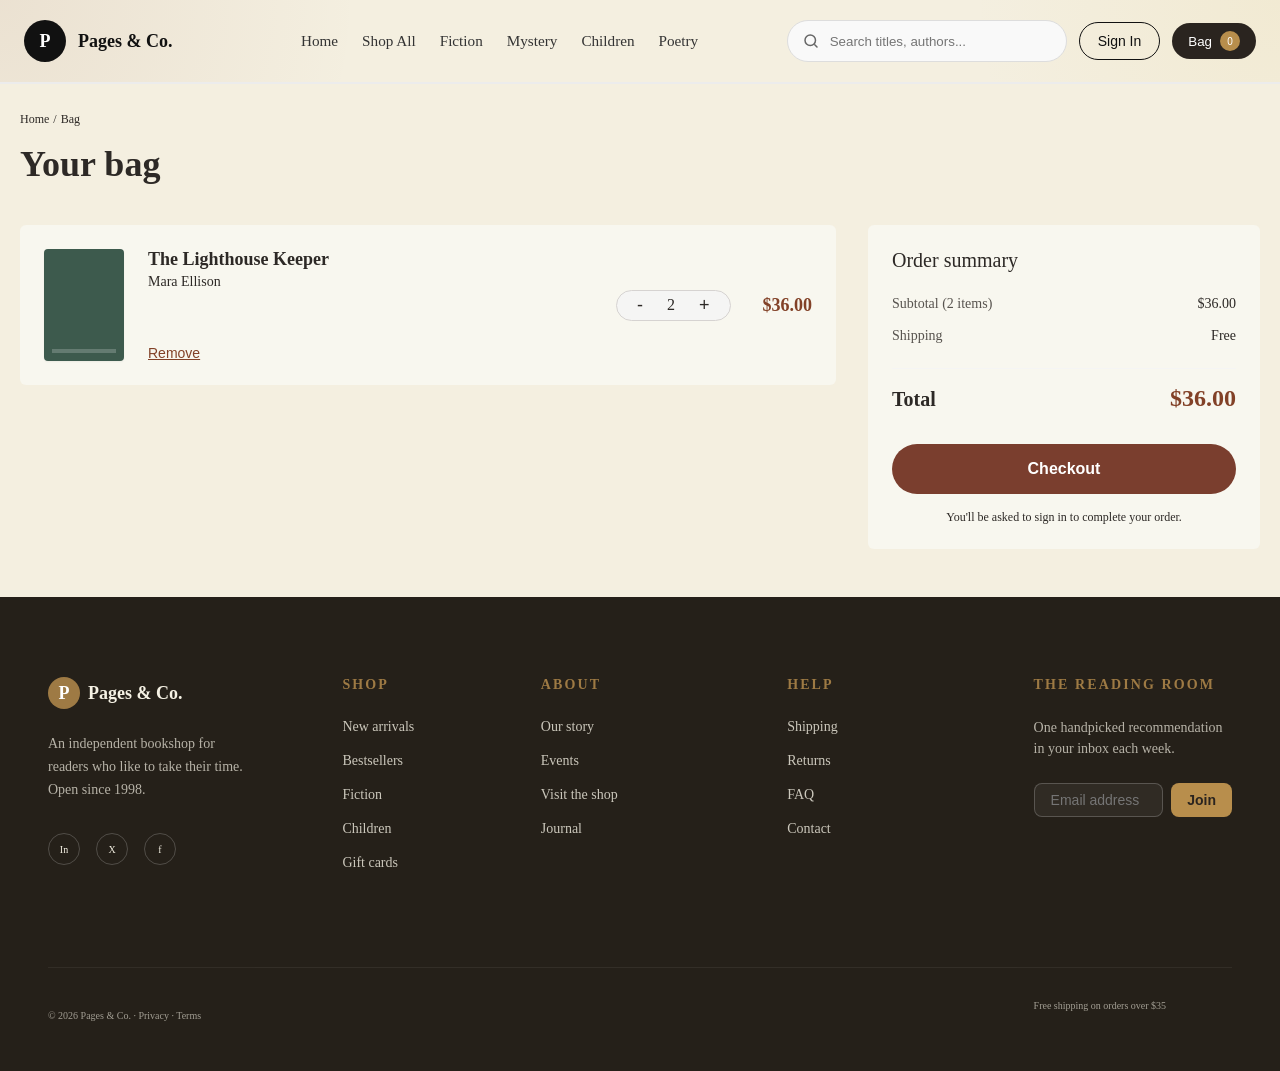
==== bag.html @ fdbbc50f "Initial commit" ====
<!doctype html>
<html lang="en">
  <head>
    <meta charset="UTF-8" />
    <meta name="viewport" content="width=device-width, initial-scale=1.0" />
    <title>Your Bag - Pages & Co.</title>
    <link rel="stylesheet" href="./css/global.css" />
    <link rel="stylesheet" href="./css/components/navbar.css" />
    <link rel="stylesheet" href="./css/components/footer.css" />

    <link rel="stylesheet" href="./css/pages/bag/bag.css" />
    <link rel="stylesheet" href="./css/pages/bag/breadcrumb.css" />
    <link rel="stylesheet" href="./css/pages/bag/cart-item.css" />
    <link rel="stylesheet" href="./css/pages/bag/order-summary.css" />
  </head>
  <body>
    <header id="navbar-container" class="navbar"></header>

    <main class="page">
      <div id="breadcrumb-placeholder"></div>

      <h1 class="page-title">Your bag</h1>

      <div class="bag-layout">
        <div class="cart-items" id="cart-items-placeholder"></div>

        <div
          class="order-summary-container"
          id="order-summary-placeholder"
        ></div>
      </div>
    </main>

    <footer id="footer-container"></footer>

    <script src="./js/data.js"></script>
    <script src="./js/main.js"></script>
    <script src="./js/navbar.js"></script>
  </body>
</html>
---- css/global.css ----
:root {
  --bg: #f4efe0;
  --surface: #fffaf2;
  --text: #2d2926;
  --muted: #6b6658;
  --accent: #824127;
  --accent-2: #d4af37;
  --border: rgba(107, 102, 88, 0.18);
  --shadow: 0 18px 40px rgba(45, 41, 38, 0.12);
  --radius: 16px;
}

* {
  box-sizing: border-box;
}

body {
  margin: 0;
  padding: 0;
  color: var(--text);
  background-color: var(--bg);
}

.page {
  max-width: 1280px;
  margin: 0 auto;
  padding: 28px 20px 48px;
}

@media (max-width: 820px) {
  .page {
    padding-inline: 16px;
  }
}
---- css/components/navbar.css ----
#navbar-container {
  position: sticky;
  top: 0;
  z-index: 1000;
  width: 100%;
}

.navbar {
  background:
    radial-gradient(circle at top left, rgba(130, 65, 39, 0.08), transparent 28%),
    radial-gradient(circle at top right, rgba(212, 175, 55, 0.08), transparent 24%),
    var(--bg);
  border-bottom: 1px solid #ececec;
}

.navbar__container {
  max-width: 1280px;
  margin: 0 auto;

  padding: 16px 24px;

  display: flex;
  align-items: center;
  justify-content: space-between;
  gap: 24px;
}


.navbar__logo {
  display: flex;
  align-items: center;
  gap: 12px;

  text-decoration: none;
  color: #111;
  font-weight: 700;
  font-size: 1.125rem;
  white-space: nowrap;
}

.logo-circle {
  width: 42px;
  height: 42px;

  border-radius: 50%;

  background: #111;
  color: white;

  display: flex;
  align-items: center;
  justify-content: center;

  font-weight: 700;
}


.navbar__menu {
  display: flex;
  align-items: center;
  gap: 24px;

  list-style: none;
}

.navbar__menu a {
  text-decoration: none;
  color: #333;

  font-size: 0.95rem;
  font-weight: 500;

  transition: 0.2s;
}

.navbar__menu a:hover {
  color: #000;
}


.navbar__right {
  display: flex;
  align-items: center;
  gap: 12px;
}


.search-box {
  display: flex;
  align-items: center;

  width: 280px;
  height: 42px;

  border: 1px solid #ddd;
  border-radius: 999px;
  background: #f9f9f9;
  padding: 0 14px;
}

.search-icon {
  flex-shrink: 0;
  color: #666;
}

.search-box input {
  width: 100%;

  border: none;
  outline: none;

  margin-left: 8px;
  background: transparent;
}


.signin-btn {
  background: transparent;    
  border: 1px solid #111111;  
  color: #111111;              
  
  padding: 10px 18px;
  border-radius: 999px;      
  font-size: 14px;
  font-weight: 500;
  cursor: pointer;
  transition: all 0.2s ease;  
}

.signin-btn:hover {
  background-color: #111111;  
  color: #ffffff;             
}

.bag-btn {
  display: flex;
  align-items: center;
  gap: 8px;

  padding: 8px 16px;

  border-radius: 999px;
  border: none;

  background: #2a241f;
  color: white;

  cursor: pointer;
}

.bag-btn a {
  color: inherit;
  text-decoration: none;
}

.bag-count {
  width: 20px;
  height: 20px;

  border-radius: 50%;

  background: #b88e4c;
  color: white;

  font-size: 10px;

  display: flex;
  align-items: center;
  justify-content: center;
}


.menu-toggle {
  display: none;

  background: none;
  border: none;

  font-size: 1.5rem;
  cursor: pointer;
}

@media (max-width: 768px) {
  .navbar__container {
    position: relative;
    flex-wrap: wrap;

    padding: 16px;
  }

  .menu-toggle {
    display: block;
  }

  .navbar__menu {
    display: none;

    width: 100%;
    flex-direction: column;
    align-items: flex-start;

    gap: 16px;

    padding-top: 20px;
  }

  .navbar__right {
    display: none;

    width: 100%;

    flex-direction: column;
    align-items: stretch;

    gap: 12px;

    padding-top: 16px;
  }

  .search-box {
    width: 100%;
  }

  .signin-btn,
  .bag-btn {
    width: 100%;
    justify-content: center;
  }

  .navbar__menu.active {
    display: flex;
  }

  .navbar__right.active {
    display: flex;
  }
}
---- css/components/footer.css ----
.main-footer {
  background-color: #252019;
  color: #F5F1E4;
  padding-top: 80px;
  padding-bottom: 40px;
  font-family: inherit;
}

.footer-container {
  width: 100%;
  max-width: 1280px;
  margin-left: auto;
  margin-right: auto;
  padding-left: 24px;
  padding-right: 24px;
  box-sizing: border-box;
}

@media (min-width: 768px) {
  .footer-container {
    padding-left: 48px;
    padding-right: 48px;
  }
}

.footer-grid {
  display: grid;
  grid-template-columns: 1fr;
  gap: 48px;
  margin-bottom: 80px;
}

@media (min-width: 768px) {
  .footer-grid {
    grid-template-columns: repeat(2, minmax(0, 1fr));
  }
}

@media (min-width: 1024px) {
  .footer-grid {
    grid-template-columns: repeat(5, minmax(0, 1fr));
  }
}

.footer-logo-wrapper {
  display: flex;
  align-items: center;
  gap: 8px;
  margin-bottom: 24px;
}

.footer-logo-icon {
  width: 32px;
  height: 32px;
  background-color: #9E7A44;
  border-radius: 4px;
  display: flex;
  align-items: center;
  justify-content: center;
  color: #ffffff;
  font-weight: 700;
  font-size: 18px;
  border-radius: 50%;
}

.footer-logo-text {
  font-size: 18px;
  font-weight: 700;
}

.footer-about-text {
  font-size: 14px;
  opacity: 0.7;
  line-height: 1.625;
  margin: 0 0 32px 0;
}

.footer-socials {
  display: flex;
  gap: 16px;
}

.social-link {
  width: 32px;
  height: 32px;
  border-radius: 50%;
  border: 1px solid rgba(255, 255, 255, 0.2);
  display: flex;
  align-items: center;
  justify-content: center;
  color: #F5F1E4;
  text-decoration: none;
  font-size: 10px;
  transition: background-color 0.2s ease;
}

.social-link:hover {
  background-color: rgba(255, 255, 255, 0.1);
}

@media (min-width: 1024px) {
  .footer-links-col.shop-col {
    margin-left: 48px; 
  }
}

.footer-col-title {
  font-size: 14px;
  text-transform: uppercase;
  letter-spacing: 0.15em;
  font-weight: 700;
  margin: 0 0 24px 0;
  color: #9E7A44;
}

.footer-links-list {
  list-style: none;
  padding: 0;
  margin: 0;
}

.footer-links-list li {
  margin-bottom: 16px;
}

.footer-links-list a {
  color: #F5F1E4;
  text-decoration: none;
  font-size: 14px;
  opacity: 0.8;
  transition: opacity 0.2s ease;
}

.footer-links-list a:hover {
  opacity: 1;
}


.newsletter-text {
  font-size: 14px;
  opacity: 0.7;
  margin: 0 0 24px 0;
  line-height: 1.5;
}

.newsletter-form {
  display: flex;
  gap: 8px;
}

.newsletter-input {
  width: 100%;
  background-color: rgba(255, 255, 255, 0.05);
  border: 1px solid rgba(255, 255, 255, 0.2);
  border-radius: 8px;
  padding: 8px 16px;
  font-size: 14px;
  color: #ffffff;
  outline: none;
  box-sizing: border-box;
  transition: border-color 0.2s ease;
}

.newsletter-input:focus {
  border-color: #B88E4C;
}

.newsletter-btn {
  background-color: #B88E4C;
  color: #2A241F;
  padding: 8px 16px;
  border: none;
  border-radius: 8px;
  font-size: 14px;
  font-weight: 700;
  cursor: pointer;
  white-space: nowrap;
  transition: background-color 0.2s ease;
}

.newsletter-btn:hover {
  background-color: #A67D42;
}

.footer-bottom {
  border-top: 1px solid rgba(255, 255, 255, 0.1);
  padding-top: 32px;
  
  display: flex;
  flex-direction: column;
  gap: 16px;
  font-size: 10px;
  opacity: 0.6;
}

@media (min-width: 1024px) {
  .footer-bottom {
    display: grid;
    grid-template-columns: repeat(5, minmax(0, 1fr)); 
    gap: 48px;
  }

  .footer-bottom p:first-child {
    grid-column: span 4; 
    text-align: left;
  }

  .footer-shipping-note {
    grid-column: span 1;
    margin-top: 0;
    text-align: left;
  }
}
---- css/pages/bag/bag.css ----
.page-title {
  font-size: 2.25rem;
  margin: 0 0 40px 0;
  font-weight: 700;
}

.bag-layout {
  display: grid;
  grid-template-columns: repeat(1, minmax(0, 1fr));
  gap: 32px;
}

@media (min-width: 1024px) {
  .bag-layout {
    grid-template-columns: repeat(3, minmax(0, 1fr));
  }
  .cart-items {
    grid-column: span 2 / span 2;
  }
  .order-summary-container {
    grid-column: span 1 / span 1;
  }
}
---- css/pages/bag/breadcrumb.css ----
.breadcrumb {
  display: flex;
  align-items: center;
  gap: 4px;
  margin-bottom: 16px;
  font-size: 12px;
  color: var(--text-muted);
}

.breadcrumb a {
  color: inherit;
  text-decoration: none;
}

.breadcrumb a:hover {
  text-decoration: underline;
}

.breadcrumb-current {
  color: var(--text-dark);
}
---- css/pages/bag/cart-item.css ----
.cart-item {
  background-color: #f8f7ef;
  border: 1px solid var(--border-color);
  border-radius: 6px;
  padding: 24px;
  display: flex;
  flex-direction: column;
  gap: 16px;
}

@media (min-width: 640px) {
  .cart-item {
    flex-direction: row;
    align-items: center;
    justify-content: space-between;
  }
}

.item-details {
  display: flex;
  gap: 24px;
}

.book-thumbnail {
  width: 80px;
  height: 112px;
  background-color: #3d5a4d;
  border-radius: 4px;
  box-shadow: 0 1px 2px rgba(0, 0, 0, 0.05);
  flex-shrink: 0;
  position: relative;
  overflow: hidden;
}

.book-thumbnail img {
  width: 100%;
  height: 100%;
  object-fit: cover;
  opacity: 0;
}

.thumbnail-placeholder {
  position: absolute;
  bottom: 0;
  left: 0;
  width: 100%;
  padding: 8px;
}

.placeholder-line {
  height: 4px;
  width: 100%;
  background-color: rgba(255, 255, 255, 0.2);
}

.item-info {
  display: flex;
  flex-direction: column;
  justify-content: space-between;
}

.item-title {
  margin: 0 0 4px 0;
  font-size: 1.125rem;
  font-weight: 700;
}

.item-author {
  margin: 0;
  font-size: 0.875rem;
  color: var(--text-muted);
}

.remove-btn {
  background: none;
  border: none;
  color: var(--accent);
  font-size: 0.875rem;
  text-decoration: underline;
  text-align: left;
  cursor: pointer;
  padding: 0;
  margin-top: 8px;
  transition: color 0.2s;
}

.remove-btn:hover {
  color: var(--text-dark);
}

.item-actions {
  display: flex;
  align-items: center;
  justify-content: space-between;
  gap: 32px;
}

@media (min-width: 640px) {
  .item-actions {
    justify-content: flex-end;
  }
}

.quantity-selector {
  display: flex;
  align-items: center;
  border: 1px solid #d6d3d1;
  border-radius: 999px;
  padding: 4px 12px;
  background-color: #f5f5f4;
}

.quantity-selector button {
  background: none;
  border: none;
  font-size: 1.125rem;
  padding: 0 8px;
  color: var(--text-muted);
  cursor: pointer;
}

.quantity-selector button:hover {
  color: var(--text-dark);
}

.quantity-selector span {
  padding: 0 16px;
  font-weight: 500;
}

.item-price {
  font-family: "Libre Baskerville", serif;
  color: var(--accent);
  font-weight: 700;
  font-size: 1.125rem;
}
---- css/pages/bag/order-summary.css ----
.order-summary-card {
  background-color: #f8f7ef;
  border: 1px solid var(--border-color);
  border-radius: 6px;
  padding: 24px;
}

.summary-title {
  font-family: "Libre Baskerville", serif;
  font-size: 1.25rem;
  margin: 0 0 24px 0;
  font-weight: 400;
}

.summary-rows {
  display: flex;
  flex-direction: column;
  gap: 16px;
  font-size: 0.875rem;
  margin-bottom: 24px;
}

.summary-row {
  display: flex;
  justify-content: space-between;
}

.summary-row .label {
  color: #57534e;
}

.summary-row .value--free {
  color: var(--text-muted);
}

.summary-total-section {
  border-top: 1px solid #f5f5f4;
  padding-top: 16px;
  margin-bottom: 32px;
}

.total-row {
  display: flex;
  justify-content: space-between;
  align-items: baseline;
}

.total-label {
  font-size: 1.25rem;
  font-weight: 700;
}

.total-price {
  font-family: "Libre Baskerville", serif;
  font-size: 1.5rem;
  font-weight: 700;
  color: var(--accent);
}

.checkout-btn {
  width: 100%;
  background-color: #7a3e2e; 
  color: #ffffff;
  border: none;
  padding: 16px; 
  border-radius: 999px; 
  font-weight: 700;
  font-size: 1rem;
  cursor: pointer;
  transition: background-color 0.2s;
  margin-bottom: 16px; 
}

.checkout-btn:hover {
  background-color: #2a1e17; 
}

.checkout-note {
  text-align: center;
  font-size: 0.75rem;
  color: var(--text-muted);
  margin: 0;
}
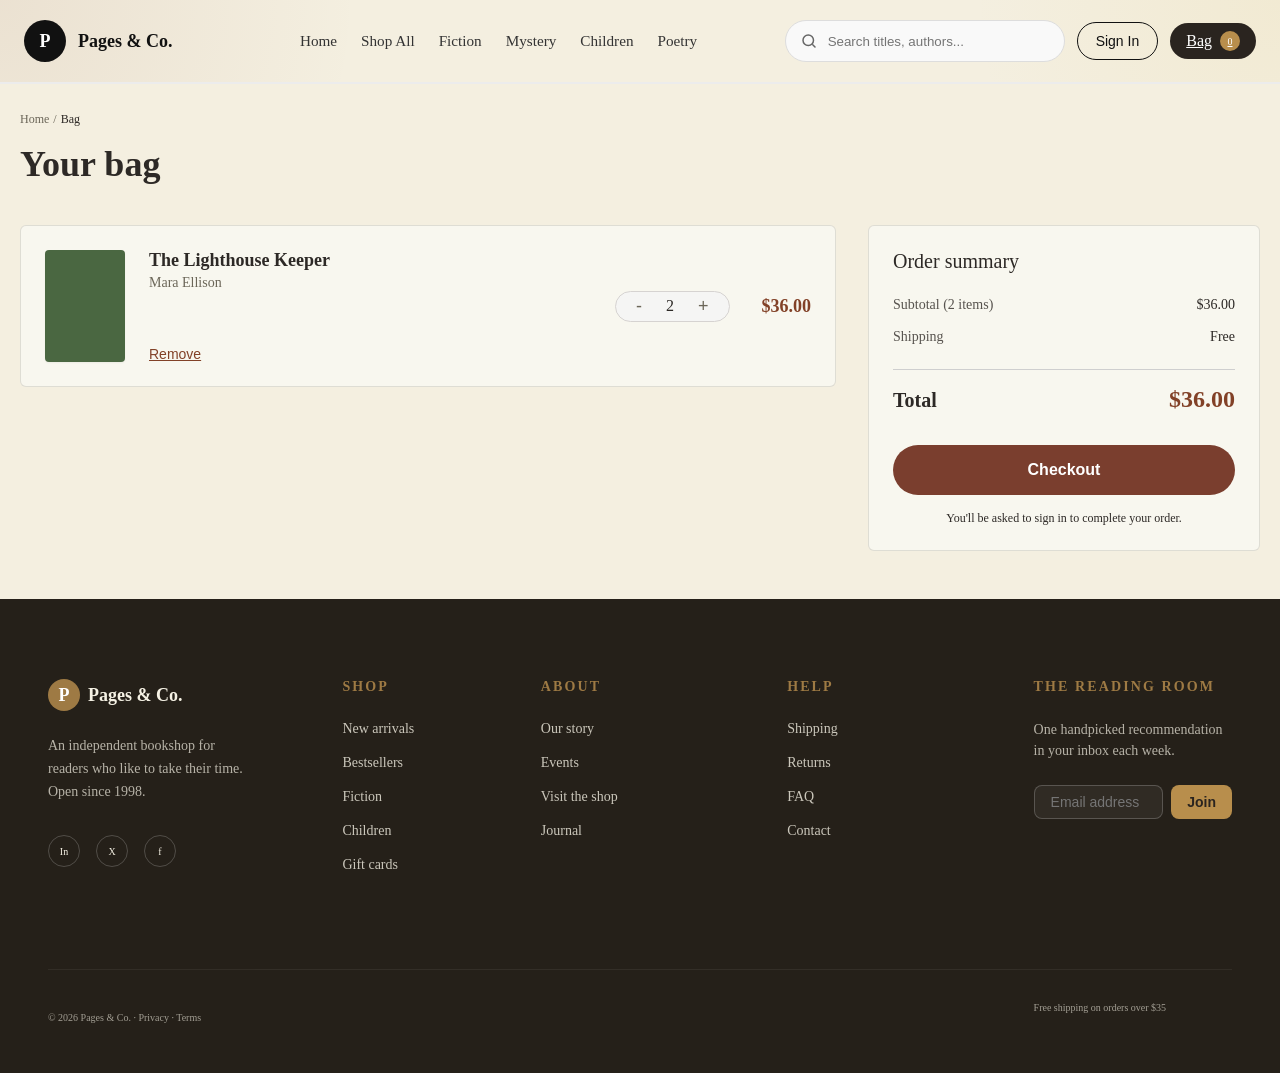
==== commit 14e4a9e6: "update interaction carousel, increase decrease mount, filter by genre, newest, low to high,.." ====
--- a/bag.html
+++ b/bag.html
@@ -12,6 +12,7 @@
     <link rel="stylesheet" href="./css/pages/bag/breadcrumb.css" />
     <link rel="stylesheet" href="./css/pages/bag/cart-item.css" />
     <link rel="stylesheet" href="./css/pages/bag/order-summary.css" />
+    <link rel="stylesheet" href="./css/components/login-modal.css" />
   </head>
   <body>
     <header id="navbar-container" class="navbar"></header>
@@ -33,8 +34,9 @@
 
     <footer id="footer-container"></footer>
 
+    <div id="login-modal-container"></div>
+
     <script src="./js/data.js"></script>
     <script src="./js/main.js"></script>
-    <script src="./js/navbar.js"></script>
   </body>
 </html>
--- a/css/components/navbar.css
+++ b/css/components/navbar.css
@@ -225,6 +225,7 @@
   .bag-btn {
     width: 100%;
     justify-content: center;
+    text-decoration: none;
   }
 
   .navbar__menu.active {
--- a/css/components/footer.css
+++ b/css/components/footer.css
@@ -52,8 +52,7 @@
 .footer-logo-icon {
   width: 32px;
   height: 32px;
-  background-color: #9E7A44;
-  border-radius: 4px;
+  background-color: #9E7A44; 
   display: flex;
   align-items: center;
   justify-content: center;
--- a/css/pages/bag/breadcrumb.css
+++ b/css/pages/bag/breadcrumb.css
@@ -4,7 +4,7 @@
   gap: 4px;
   margin-bottom: 16px;
   font-size: 12px;
-  color: var(--text-muted);
+  color: var(--muted)
 }
 
 .breadcrumb a {
@@ -12,10 +12,6 @@
   text-decoration: none;
 }
 
-.breadcrumb a:hover {
-  text-decoration: underline;
-}
-
 .breadcrumb-current {
-  color: var(--text-dark);
+  color: var(--text)
 }
--- a/css/pages/bag/cart-item.css
+++ b/css/pages/bag/cart-item.css
@@ -1,6 +1,6 @@
 .cart-item {
   background-color: #f8f7ef;
-  border: 1px solid var(--border-color);
+  border: 1px solid var(--border);
   border-radius: 6px;
   padding: 24px;
   display: flex;
@@ -68,7 +68,7 @@
 .item-author {
   margin: 0;
   font-size: 0.875rem;
-  color: var(--text-muted);
+  color: var(--muted);
 }
 
 .remove-btn {
@@ -85,7 +85,7 @@
 }
 
 .remove-btn:hover {
-  color: var(--text-dark);
+  color: var(--text);
 }
 
 .item-actions {
@@ -115,12 +115,12 @@
   border: none;
   font-size: 1.125rem;
   padding: 0 8px;
-  color: var(--text-muted);
+  color: var(--muted);
   cursor: pointer;
 }
 
 .quantity-selector button:hover {
-  color: var(--text-dark);
+  color: var(--text);
 }
 
 .quantity-selector span {
--- a/css/pages/bag/order-summary.css
+++ b/css/pages/bag/order-summary.css
@@ -1,6 +1,6 @@
 .order-summary-card {
   background-color: #f8f7ef;
-  border: 1px solid var(--border-color);
+  border: 1px solid var(--border);
   border-radius: 6px;
   padding: 24px;
 }
@@ -34,8 +34,9 @@
 }
 
 .summary-total-section {
-  border-top: 1px solid #f5f5f4;
+  border-top: 1px solid #cfcfcf;
   padding-top: 16px;
+  margin-top: 24px;
   margin-bottom: 32px;
 }
 
--- a/css/components/login-modal.css
+++ b/css/components/login-modal.css
@@ -0,0 +1,189 @@
+
+.modal-overlay {
+  position: fixed;
+  inset: 0;
+  z-index: 9999;
+
+
+  display: none; 
+  
+  align-items: center;
+  justify-content: center;
+  background: rgba(0, 0, 0, 0.5);
+  padding: 16px;
+}
+
+
+.modal-overlay.active {
+  display: flex !important;
+}
+
+
+
+.modal {
+  position: relative;
+
+  width: 100%;
+  max-width: 400px;
+
+  padding: 32px;
+
+  border-radius: 16px;
+
+  background: #f5f1e4;
+
+  box-shadow: 0 20px 40px rgba(0, 0, 0, 0.15);
+}
+
+
+.modal-close {
+  position: absolute;
+  top: 24px;
+  right: 24px;
+
+  width: 32px;
+  height: 32px;
+
+  border: none;
+  background: transparent;
+
+  cursor: pointer;
+
+  color: #6b7280;
+}
+
+.modal-close:hover {
+  color: #000;
+}
+
+.modal-close svg {
+  width: 20px;
+  height: 20px;
+}
+
+
+.modal-logo {
+  width: 48px;
+  height: 48px;
+
+  margin-bottom: 24px;
+
+  display: flex;
+  align-items: center;
+  justify-content: center;
+
+  border-radius: 50%;
+
+  background: #925f4c;
+
+  color: #fff;
+
+  font-size: 24px;
+  font-weight: 700;
+}
+
+.modal-title {
+  margin-bottom: 8px;
+
+  color: #2a241f;
+
+  font-size: 32px;
+  font-weight: 700;
+}
+
+.modal-description {
+  margin-bottom: 32px;
+
+  color: #6b7280;
+
+  font-size: 14px;
+  line-height: 1.6;
+}
+
+
+.login-form {
+  display: flex;
+  flex-direction: column;
+  gap: 24px;
+}
+
+.form-group {
+  display: flex;
+  flex-direction: column;
+}
+
+.form-group label {
+  margin-bottom: 8px;
+
+  color: #6b7280;
+
+  font-size: 10px;
+  font-weight: 700;
+
+  text-transform: uppercase;
+  letter-spacing: 2px;
+}
+
+.form-group input {
+  padding: 12px 16px;
+
+  border: 1px solid #d1d5db;
+  border-radius: 8px;
+
+  background: rgba(255, 255, 255, 0.5);
+
+  font-size: 14px;
+
+  outline: none;
+
+  transition: all 0.3s ease;
+}
+
+.form-group input:focus {
+  background: #fff;
+  border-color: #925f4c;
+}
+
+.login-btn {
+  width: 100%;
+
+  padding: 16px;
+
+  border: none;
+  border-radius: 999px;
+
+  background: #925f4c;
+  color: #fff;
+
+  font-size: 18px;
+  font-weight: 700;
+
+  cursor: pointer;
+
+  transition: opacity 0.3s ease;
+}
+
+.login-btn:hover {
+  opacity: 0.9;
+}
+
+
+.modal-footer {
+  margin-top: 32px;
+
+  text-align: center;
+
+  color: #6b7280;
+  font-size: 14px;
+}
+
+.modal-footer a {
+  color: #925f4c;
+  font-weight: 600;
+
+  text-decoration: none;
+}
+
+.modal-footer a:hover {
+  text-decoration: underline;
+}
